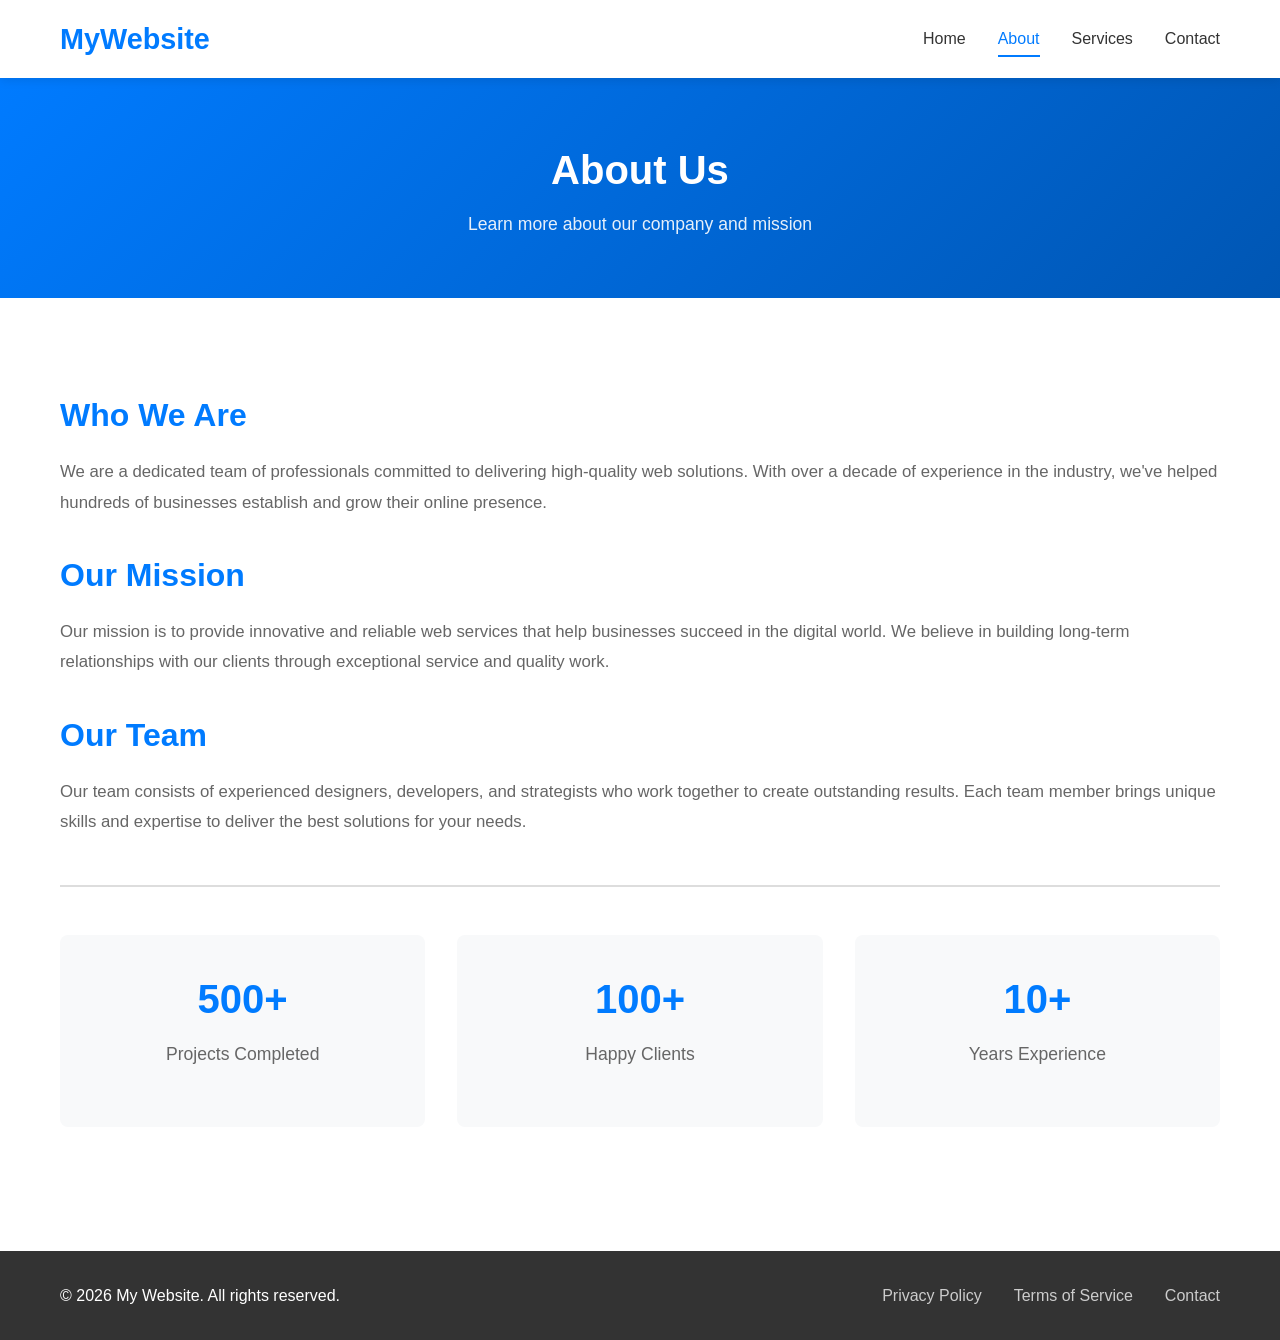
==== about.html @ 078d3611 "Adicionando arquivos" ====
<!DOCTYPE html>
<html lang="en">
<head>
    <meta charset="UTF-8">
    <meta name="viewport" content="width=device-width, initial-scale=1.0">
    <title>About - My Website</title>
    <link rel="stylesheet" href="style.css">
</head>
<body>
    <nav class="navbar">
        <div class="container">
            <div class="logo">MyWebsite</div>
            <ul class="nav-links">
                <li><a href="index.html">Home</a></li>
                <li><a href="about.html" class="active">About</a></li>
                <li><a href="services.html">Services</a></li>
                <li><a href="contact.html">Contact</a></li>
            </ul>
        </div>
    </nav>

    <section class="page-header">
        <h1>About Us</h1>
        <p>Learn more about our company and mission</p>
    </section>

    <section class="content">
        <div class="container">
            <div class="about-content">
                <h2>Who We Are</h2>
                <p>
                    We are a dedicated team of professionals committed to delivering
                    high-quality web solutions. With over a decade of experience in the
                    industry, we've helped hundreds of businesses establish and grow their
                    online presence.
                </p>
                
                <h2>Our Mission</h2>
                <p>
                    Our mission is to provide innovative and reliable web services that
                    help businesses succeed in the digital world. We believe in building
                    long-term relationships with our clients through exceptional service
                    and quality work.
                </p>

                <h2>Our Team</h2>
                <p>
                    Our team consists of experienced designers, developers, and strategists
                    who work together to create outstanding results. Each team member brings
                    unique skills and expertise to deliver the best solutions for your needs.
                </p>

                <div class="stats">
                    <div class="stat-box">
                        <h3>500+</h3>
                        <p>Projects Completed</p>
                    </div>
                    <div class="stat-box">
                        <h3>100+</h3>
                        <p>Happy Clients</p>
                    </div>
                    <div class="stat-box">
                        <h3>10+</h3>
                        <p>Years Experience</p>
                    </div>
                </div>
            </div>
        </div>
    </section>

    <footer class="footer">
        <div class="container">
            <p>&copy; 2026 My Website. All rights reserved.</p>
            <ul class="footer-links">
                <li><a href="#">Privacy Policy</a></li>
                <li><a href="#">Terms of Service</a></li>
                <li><a href="#">Contact</a></li>
            </ul>
        </div>
    </footer>
</body>
</html>
---- style.css ----
/* Reset and Base Styles */
* {
    margin: 0;
    padding: 0;
    box-sizing: border-box;
}

:root {
    --primary-color: #007bff;
    --secondary-color: #6c757d;
    --success-color: #28a745;
    --danger-color: #dc3545;
    --light-bg: #f8f9fa;
    --dark-text: #333;
    --border-color: #ddd;
    --shadow: 0 2px 10px rgba(0, 0, 0, 0.1);
}

html {
    scroll-behavior: smooth;
}

body {
    font-family: 'Segoe UI', Tahoma, Geneva, Verdana, sans-serif;
    line-height: 1.6;
    color: var(--dark-text);
    background-color: #fff;
}

.container {
    max-width: 1200px;
    margin: 0 auto;
    padding: 0 20px;
}

/* Navigation Bar */
.navbar {
    background-color: #fff;
    box-shadow: var(--shadow);
    position: sticky;
    top: 0;
    z-index: 100;
}

.navbar .container {
    display: flex;
    justify-content: space-between;
    align-items: center;
    padding: 1rem 20px;
}

.logo {
    font-size: 1.8rem;
    font-weight: bold;
    color: var(--primary-color);
}

.nav-links {
    display: flex;
    list-style: none;
    gap: 2rem;
}

.nav-links a {
    text-decoration: none;
    color: var(--dark-text);
    font-weight: 500;
    transition: color 0.3s ease;
    padding: 0.5rem 0;
    border-bottom: 2px solid transparent;
}

.nav-links a:hover,
.nav-links a.active {
    color: var(--primary-color);
    border-bottom: 2px solid var(--primary-color);
}

/* Hero Section */
.hero {
    background: linear-gradient(135deg, var(--primary-color), #0056b3);
    color: white;
    padding: 100px 20px;
    text-align: center;
    min-height: 500px;
    display: flex;
    align-items: center;
    justify-content: center;
}

.hero-content h1 {
    font-size: 3rem;
    margin-bottom: 1rem;
    animation: slideDown 0.6s ease;
}

.hero-content p {
    font-size: 1.3rem;
    margin-bottom: 2rem;
    animation: slideUp 0.6s ease;
}

@keyframes slideDown {
    from {
        opacity: 0;
        transform: translateY(-30px);
    }
    to {
        opacity: 1;
        transform: translateY(0);
    }
}

@keyframes slideUp {
    from {
        opacity: 0;
        transform: translateY(30px);
    }
    to {
        opacity: 1;
        transform: translateY(0);
    }
}

/* Buttons */
.btn {
    display: inline-block;
    padding: 0.75rem 2rem;
    border: none;
    border-radius: 4px;
    font-size: 1rem;
    cursor: pointer;
    text-decoration: none;
    transition: all 0.3s ease;
    font-weight: 600;
}

.btn-primary {
    background-color: var(--primary-color);
    color: white;
}

.btn-primary:hover {
    background-color: #0056b3;
    transform: translateY(-2px);
    box-shadow: 0 4px 15px rgba(0, 123, 255, 0.4);
}

/* Features Section */
.features {
    background-color: var(--light-bg);
    padding: 80px 20px;
}

.features h2 {
    text-align: center;
    font-size: 2.5rem;
    margin-bottom: 3rem;
    color: var(--dark-text);
}

.features-grid {
    display: grid;
    grid-template-columns: repeat(auto-fit, minmax(300px, 1fr));
    gap: 2rem;
}

.feature-card {
    background: white;
    padding: 2rem;
    border-radius: 8px;
    box-shadow: var(--shadow);
    transition: transform 0.3s ease, box-shadow 0.3s ease;
    text-align: center;
}

.feature-card:hover {
    transform: translateY(-10px);
    box-shadow: 0 8px 20px rgba(0, 0, 0, 0.15);
}

.feature-card h3 {
    color: var(--primary-color);
    margin-bottom: 1rem;
    font-size: 1.5rem;
}

.feature-card p {
    color: #666;
    line-height: 1.8;
}

/* Page Header */
.page-header {
    background: linear-gradient(135deg, var(--primary-color), #0056b3);
    color: white;
    padding: 60px 20px;
    text-align: center;
}

.page-header h1 {
    font-size: 2.5rem;
    margin-bottom: 0.5rem;
}

.page-header p {
    font-size: 1.1rem;
    opacity: 0.9;
}

/* Content Section */
.content {
    padding: 60px 20px;
    min-height: 500px;
}

.about-content h2 {
    color: var(--primary-color);
    font-size: 2rem;
    margin-top: 2rem;
    margin-bottom: 1rem;
}

.about-content p {
    color: #666;
    line-height: 1.8;
    margin-bottom: 1.5rem;
    font-size: 1.05rem;
}

/* Stats Section */
.stats {
    display: grid;
    grid-template-columns: repeat(auto-fit, minmax(200px, 1fr));
    gap: 2rem;
    margin-top: 3rem;
    padding-top: 3rem;
    border-top: 2px solid var(--border-color);
}

.stat-box {
    text-align: center;
    padding: 2rem;
    background-color: var(--light-bg);
    border-radius: 8px;
}

.stat-box h3 {
    font-size: 2.5rem;
    color: var(--primary-color);
    margin-bottom: 0.5rem;
}

.stat-box p {
    font-size: 1.1rem;
    color: #666;
}

/* Services Grid */
.services-grid {
    display: grid;
    grid-template-columns: repeat(auto-fit, minmax(320px, 1fr));
    gap: 2rem;
}

.service-card {
    background: white;
    padding: 2rem;
    border-radius: 8px;
    border-left: 4px solid var(--primary-color);
    box-shadow: var(--shadow);
    transition: all 0.3s ease;
}

.service-card:hover {
    transform: translateY(-8px);
    box-shadow: 0 8px 25px rgba(0, 0, 0, 0.15);
}

.service-card h3 {
    color: var(--primary-color);
    margin-bottom: 1rem;
    font-size: 1.3rem;
}

.service-card p {
    color: #666;
    margin-bottom: 1.5rem;
    line-height: 1.8;
}

.service-card ul {
    list-style: none;
    padding-left: 0;
}

.service-card li {
    color: #666;
    padding: 0.5rem 0;
    padding-left: 1.5rem;
    position: relative;
}

.service-card li:before {
    content: "✓";
    position: absolute;
    left: 0;
    color: var(--success-color);
    font-weight: bold;
}

/* Contact Section */
.contact-wrapper {
    display: grid;
    grid-template-columns: 1fr 1fr;
    gap: 3rem;
}

.contact-info h2,
.contact-form h2 {
    color: var(--primary-color);
    margin-bottom: 2rem;
    font-size: 1.8rem;
}

.info-item {
    margin-bottom: 2rem;
}

.info-item h3 {
    color: var(--dark-text);
    margin-bottom: 0.5rem;
    font-size: 1.1rem;
}

.info-item p {
    color: #666;
    line-height: 1.8;
}

/* Form Styles */
.contact-form {
    background-color: var(--light-bg);
    padding: 2rem;
    border-radius: 8px;
}

.form-group {
    margin-bottom: 1.5rem;
}

.form-group label {
    display: block;
    margin-bottom: 0.5rem;
    font-weight: 600;
    color: var(--dark-text);
}

.form-group input,
.form-group textarea {
    width: 100%;
    padding: 0.75rem;
    border: 1px solid var(--border-color);
    border-radius: 4px;
    font-family: inherit;
    font-size: 1rem;
    transition: border-color 0.3s ease;
}

.form-group input:focus,
.form-group textarea:focus {
    outline: none;
    border-color: var(--primary-color);
    box-shadow: 0 0 0 3px rgba(0, 123, 255, 0.1);
}

.contact-form button {
    width: 100%;
}

/* Footer */
.footer {
    background-color: var(--dark-text);
    color: white;
    padding: 2rem 20px;
    text-align: center;
    margin-top: 4rem;
}

.footer .container {
    display: flex;
    justify-content: space-between;
    align-items: center;
    flex-wrap: wrap;
    gap: 2rem;
}

.footer p {
    margin: 0;
}

.footer-links {
    list-style: none;
    display: flex;
    gap: 2rem;
}

.footer-links a {
    color: #ccc;
    text-decoration: none;
    transition: color 0.3s ease;
}

.footer-links a:hover {
    color: white;
}

/* Responsive Design */
@media (max-width: 768px) {
    .navbar .container {
        flex-direction: column;
        gap: 1rem;
    }

    .nav-links {
        gap: 1rem;
        flex-wrap: wrap;
        justify-content: center;
    }

    .hero-content h1 {
        font-size: 2rem;
    }

    .hero-content p {
        font-size: 1rem;
    }

    .contact-wrapper {
        grid-template-columns: 1fr;
    }

    .footer .container {
        flex-direction: column;
    }

    .stats {
        grid-template-columns: 1fr;
    }
}

@media (max-width: 480px) {
    .nav-links {
        gap: 0.5rem;
    }

    .nav-links a {
        font-size: 0.9rem;
    }

    .hero-content h1 {
        font-size: 1.5rem;
    }

    .features h2,
    .page-header h1 {
        font-size: 1.8rem;
    }

    .features-grid,
    .services-grid {
        grid-template-columns: 1fr;
    }
}
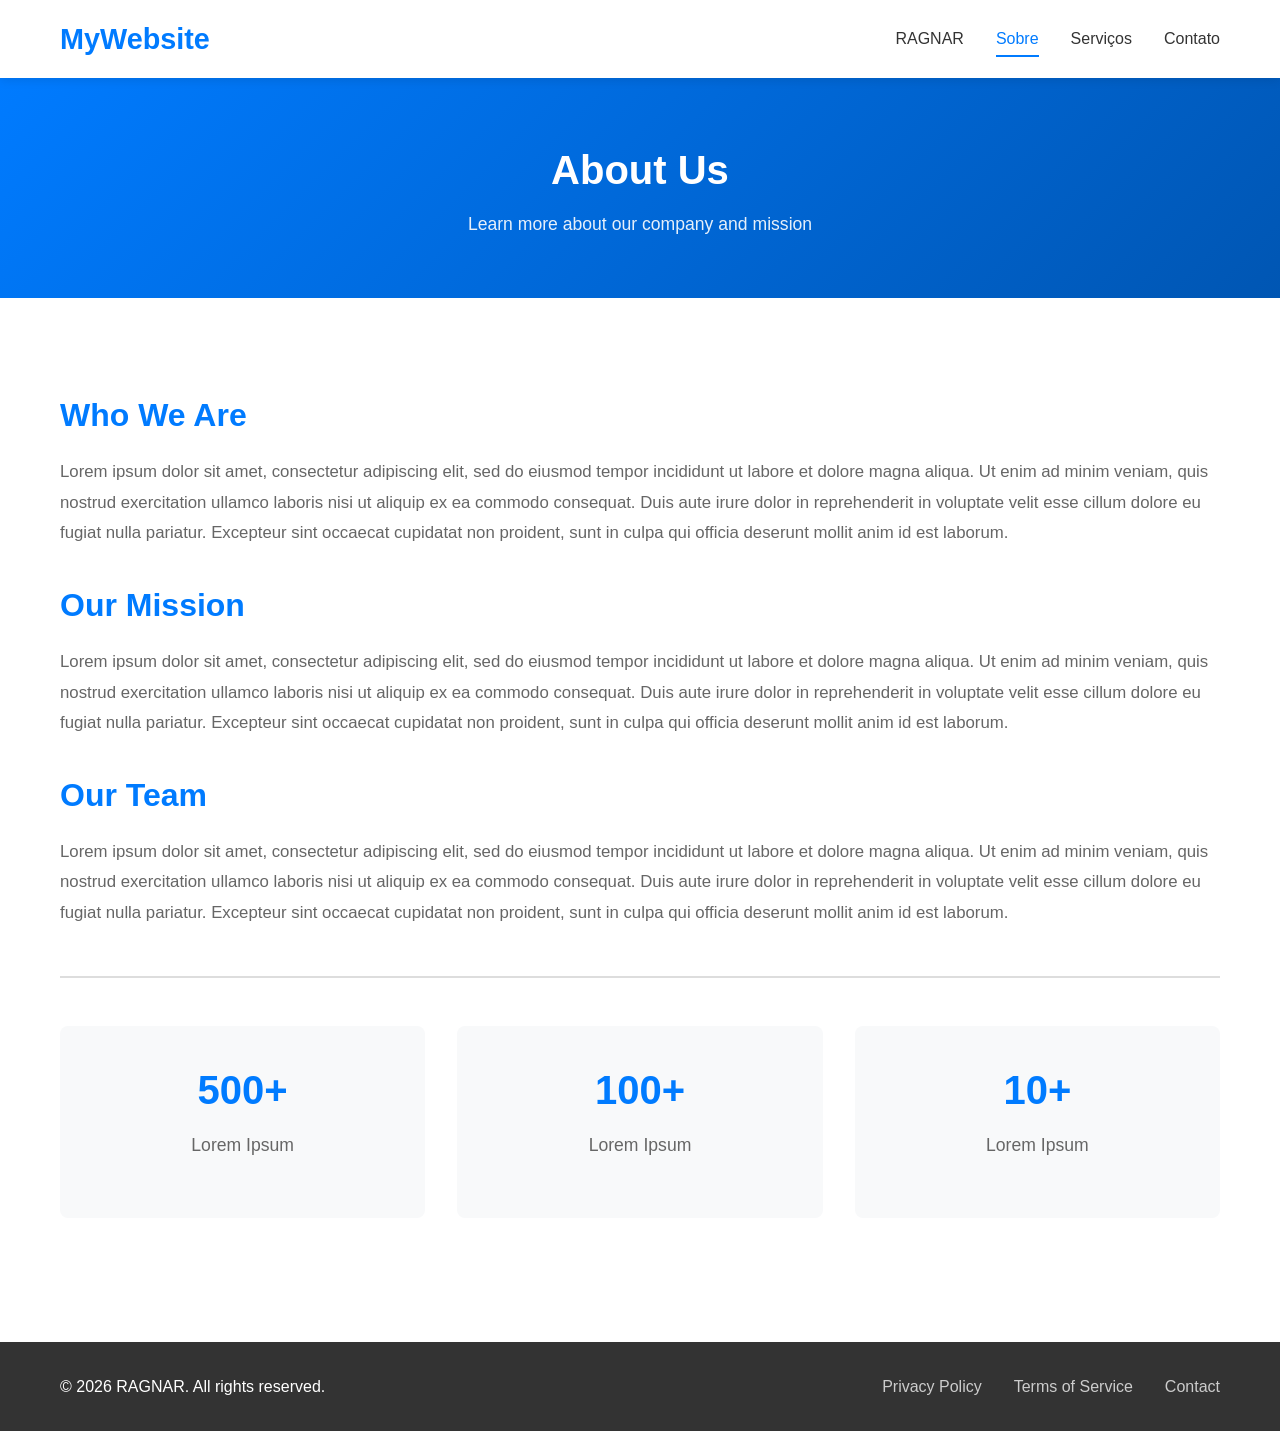
==== commit 96bb5903: "Update About page content and navigation links" ====
--- a/about.html
+++ b/about.html
@@ -3,7 +3,7 @@
 <head>
     <meta charset="UTF-8">
     <meta name="viewport" content="width=device-width, initial-scale=1.0">
-    <title>About - My Website</title>
+    <title></title>
     <link rel="stylesheet" href="style.css">
 </head>
 <body>
@@ -11,10 +11,10 @@
         <div class="container">
             <div class="logo">MyWebsite</div>
             <ul class="nav-links">
-                <li><a href="index.html">Home</a></li>
-                <li><a href="about.html" class="active">About</a></li>
-                <li><a href="services.html">Services</a></li>
-                <li><a href="contact.html">Contact</a></li>
+                <li><a href="index.html">RAGNAR</a></li>
+                <li><a href="about.html" class="active">Sobre</a></li>
+                <li><a href="services.html">Serviços</a></li>
+                <li><a href="contact.html">Contato</a></li>
             </ul>
         </div>
     </nav>
@@ -29,39 +29,31 @@
             <div class="about-content">
                 <h2>Who We Are</h2>
                 <p>
-                    We are a dedicated team of professionals committed to delivering
-                    high-quality web solutions. With over a decade of experience in the
-                    industry, we've helped hundreds of businesses establish and grow their
-                    online presence.
+                    Lorem ipsum dolor sit amet, consectetur adipiscing elit, sed do eiusmod tempor incididunt ut labore et dolore magna aliqua. Ut enim ad minim veniam, quis nostrud exercitation ullamco laboris nisi ut aliquip ex ea commodo consequat. Duis aute irure dolor in reprehenderit in voluptate velit esse cillum dolore eu fugiat nulla pariatur. Excepteur sint occaecat cupidatat non proident, sunt in culpa qui officia deserunt mollit anim id est laborum.
                 </p>
                 
                 <h2>Our Mission</h2>
                 <p>
-                    Our mission is to provide innovative and reliable web services that
-                    help businesses succeed in the digital world. We believe in building
-                    long-term relationships with our clients through exceptional service
-                    and quality work.
+                    Lorem ipsum dolor sit amet, consectetur adipiscing elit, sed do eiusmod tempor incididunt ut labore et dolore magna aliqua. Ut enim ad minim veniam, quis nostrud exercitation ullamco laboris nisi ut aliquip ex ea commodo consequat. Duis aute irure dolor in reprehenderit in voluptate velit esse cillum dolore eu fugiat nulla pariatur. Excepteur sint occaecat cupidatat non proident, sunt in culpa qui officia deserunt mollit anim id est laborum.
                 </p>
 
                 <h2>Our Team</h2>
                 <p>
-                    Our team consists of experienced designers, developers, and strategists
-                    who work together to create outstanding results. Each team member brings
-                    unique skills and expertise to deliver the best solutions for your needs.
+                    Lorem ipsum dolor sit amet, consectetur adipiscing elit, sed do eiusmod tempor incididunt ut labore et dolore magna aliqua. Ut enim ad minim veniam, quis nostrud exercitation ullamco laboris nisi ut aliquip ex ea commodo consequat. Duis aute irure dolor in reprehenderit in voluptate velit esse cillum dolore eu fugiat nulla pariatur. Excepteur sint occaecat cupidatat non proident, sunt in culpa qui officia deserunt mollit anim id est laborum.
                 </p>
 
                 <div class="stats">
                     <div class="stat-box">
                         <h3>500+</h3>
-                        <p>Projects Completed</p>
+                        <p>Lorem Ipsum</p>
                     </div>
                     <div class="stat-box">
                         <h3>100+</h3>
-                        <p>Happy Clients</p>
+                        <p>Lorem Ipsum</p>
                     </div>
                     <div class="stat-box">
                         <h3>10+</h3>
-                        <p>Years Experience</p>
+                        <p>Lorem Ipsum</p>
                     </div>
                 </div>
             </div>
@@ -70,7 +62,7 @@
 
     <footer class="footer">
         <div class="container">
-            <p>&copy; 2026 My Website. All rights reserved.</p>
+            <p>&copy; 2026 RAGNAR. All rights reserved.</p>
             <ul class="footer-links">
                 <li><a href="#">Privacy Policy</a></li>
                 <li><a href="#">Terms of Service</a></li>
@@ -79,4 +71,4 @@
         </div>
     </footer>
 </body>
-</html>+</html>
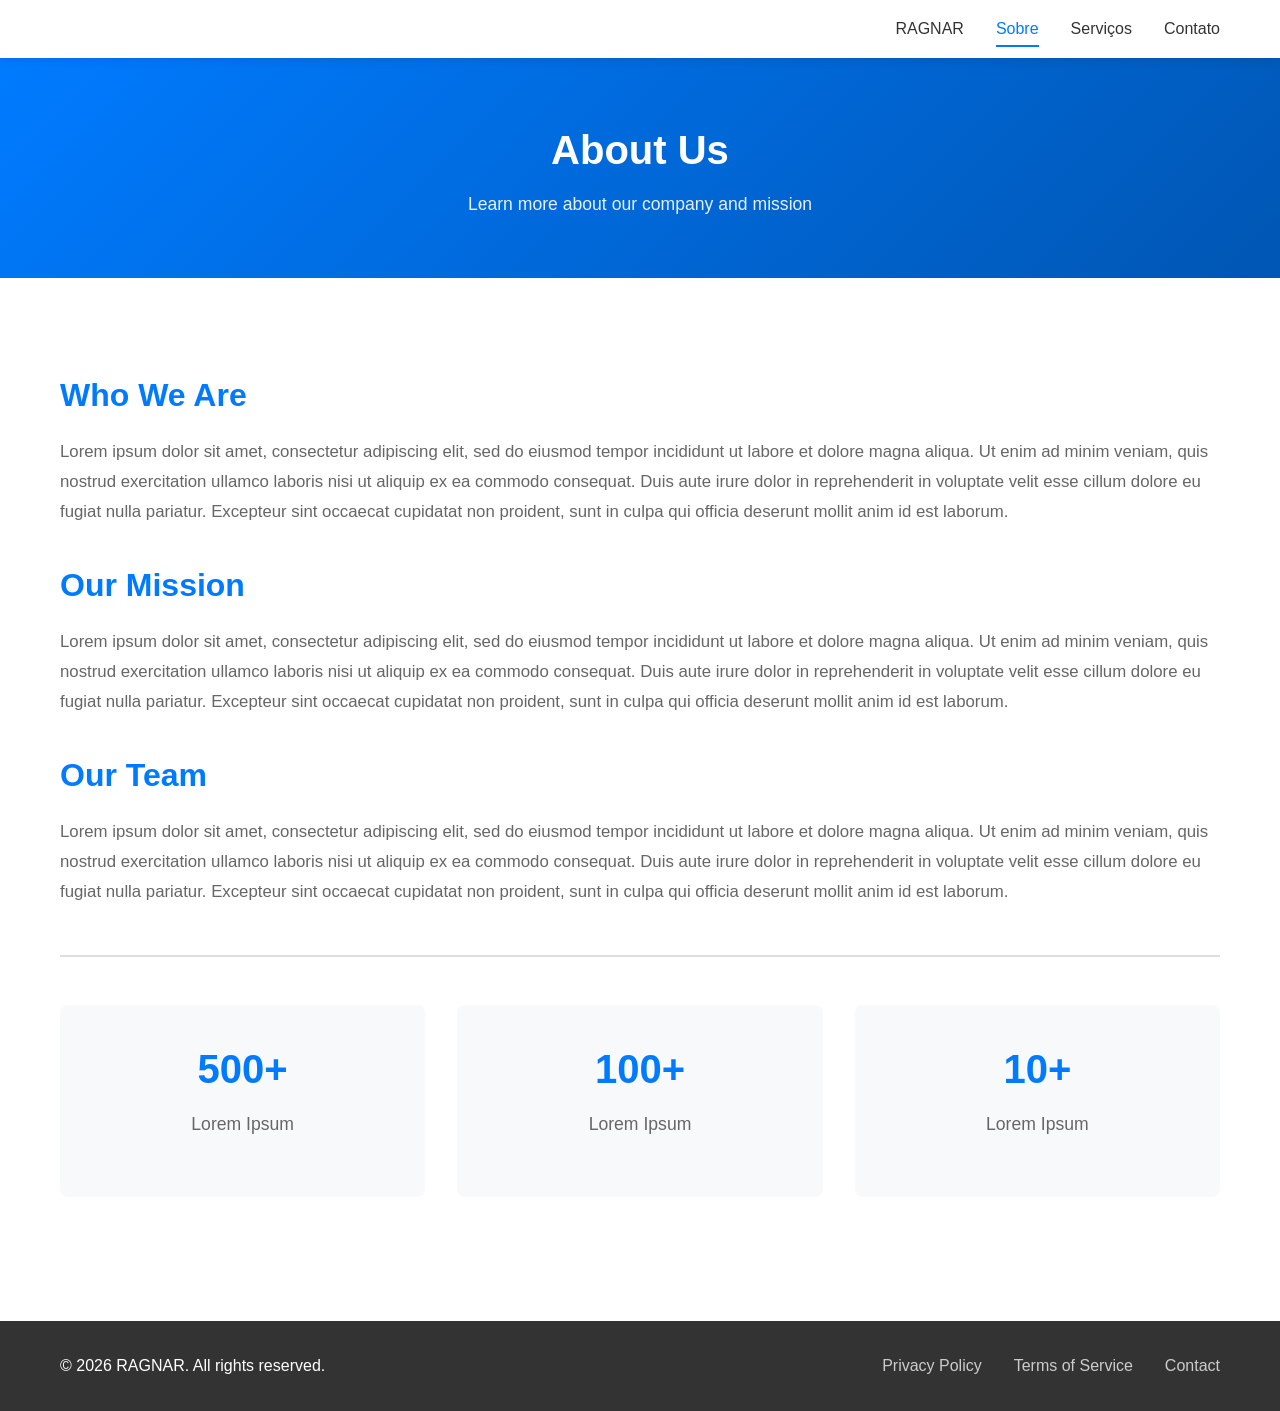
==== commit 658374c6: "Remove logo text from about.html Removed logo text from the navbar." ====
--- a/about.html
+++ b/about.html
@@ -9,7 +9,7 @@
 <body>
     <nav class="navbar">
         <div class="container">
-            <div class="logo">MyWebsite</div>
+            <div class="logo"></div>
             <ul class="nav-links">
                 <li><a href="index.html">RAGNAR</a></li>
                 <li><a href="about.html" class="active">Sobre</a></li>
